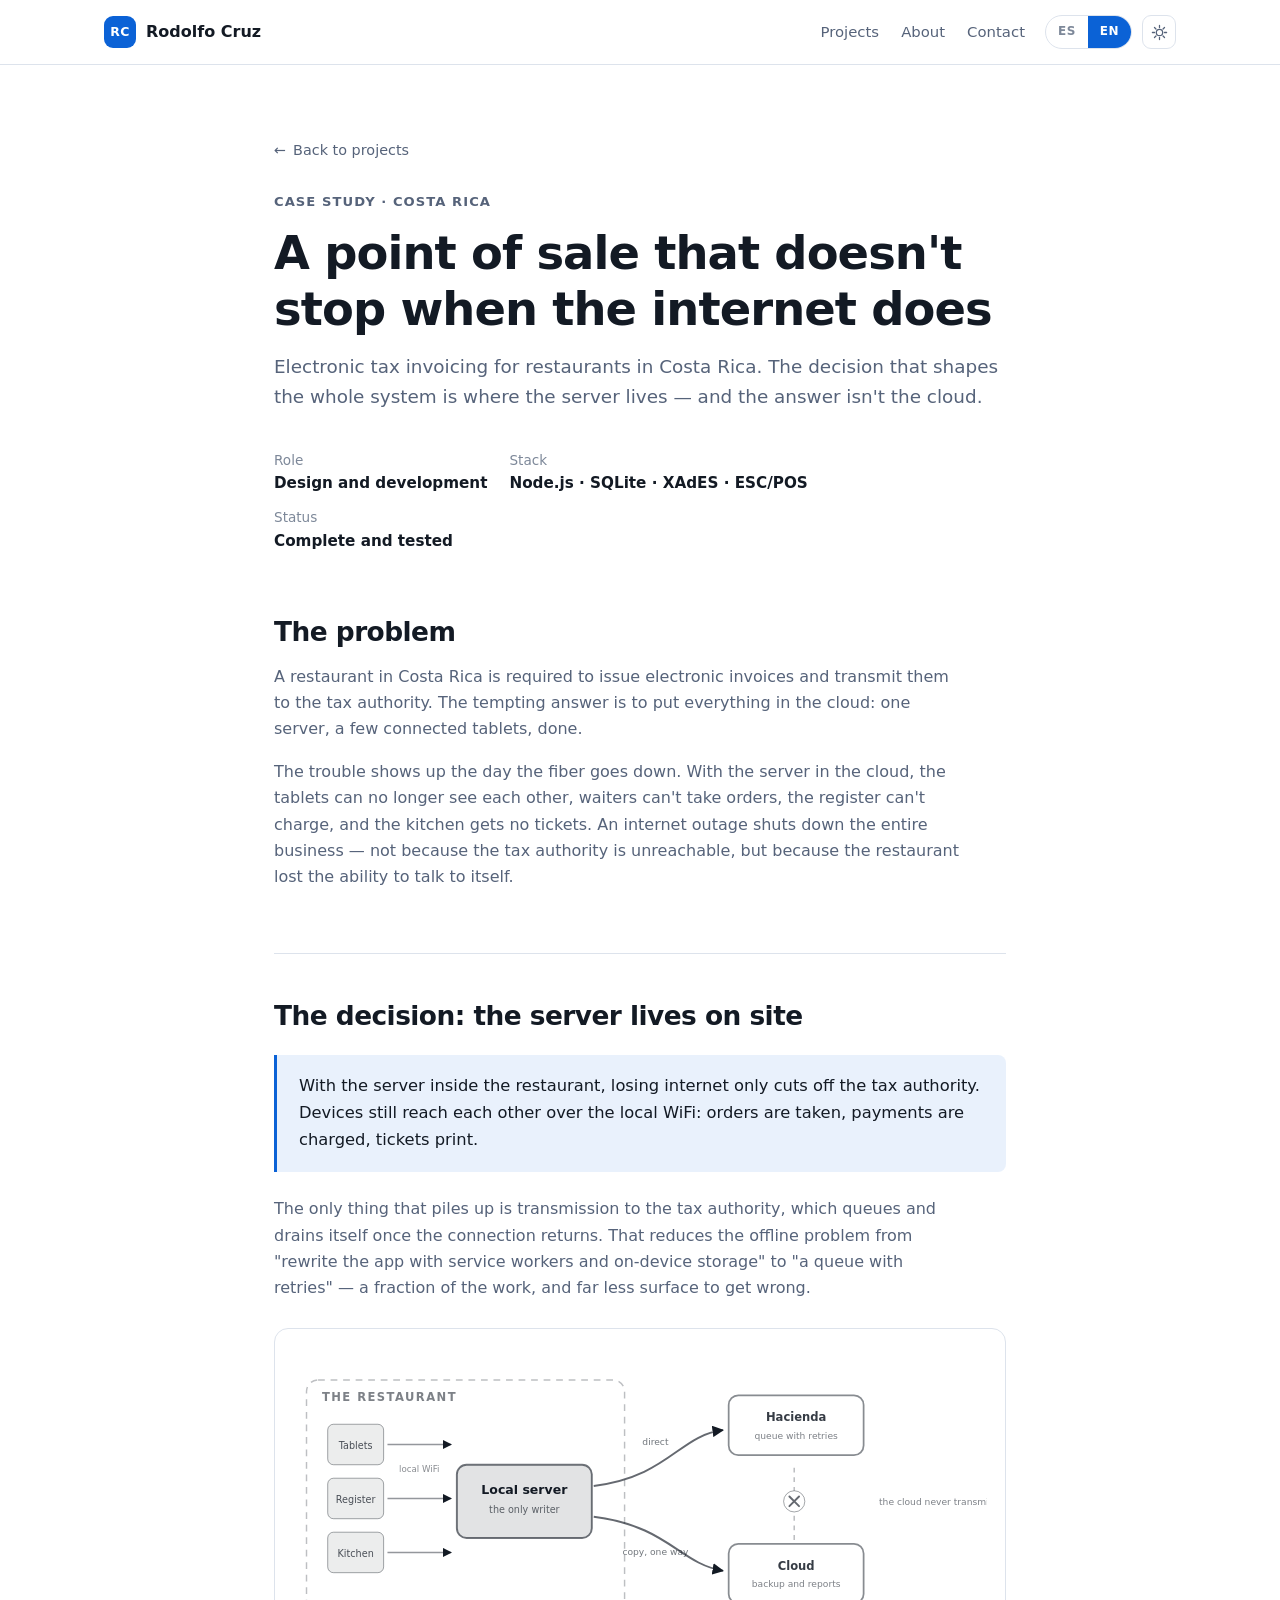
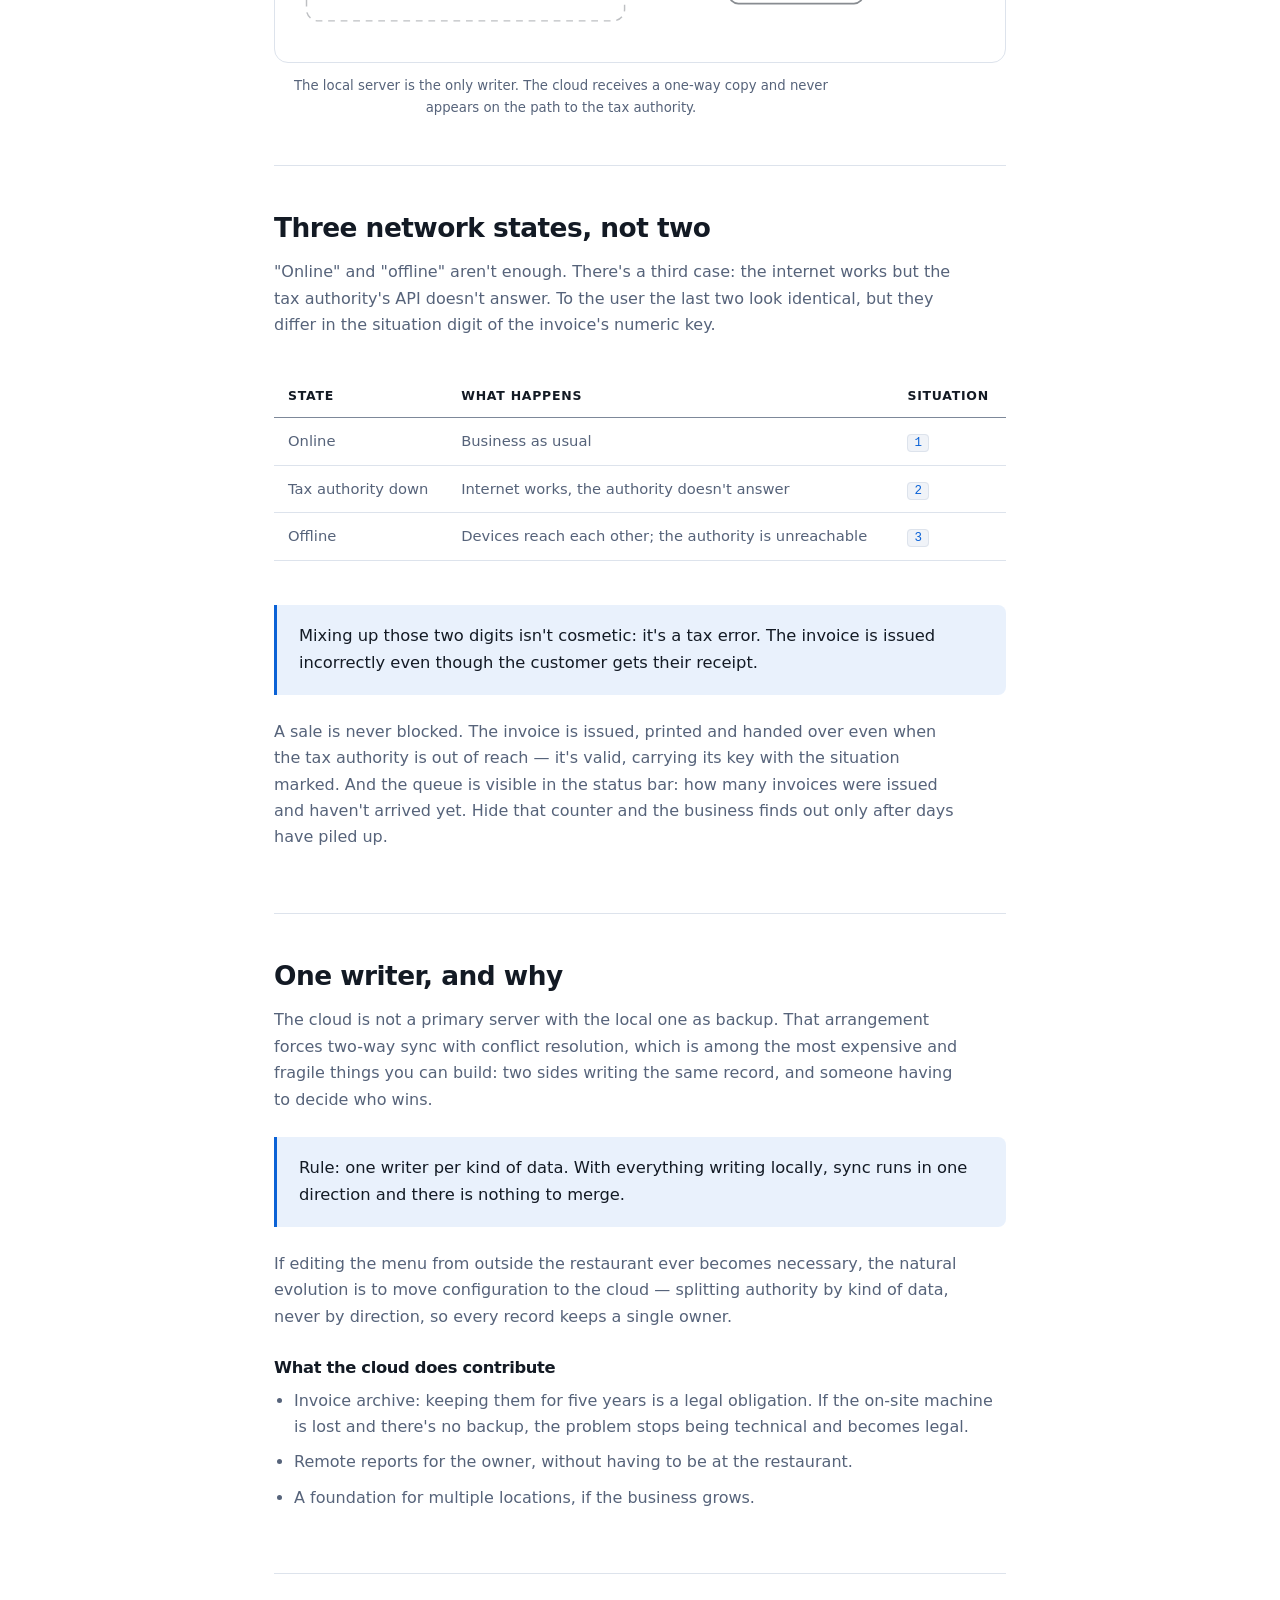
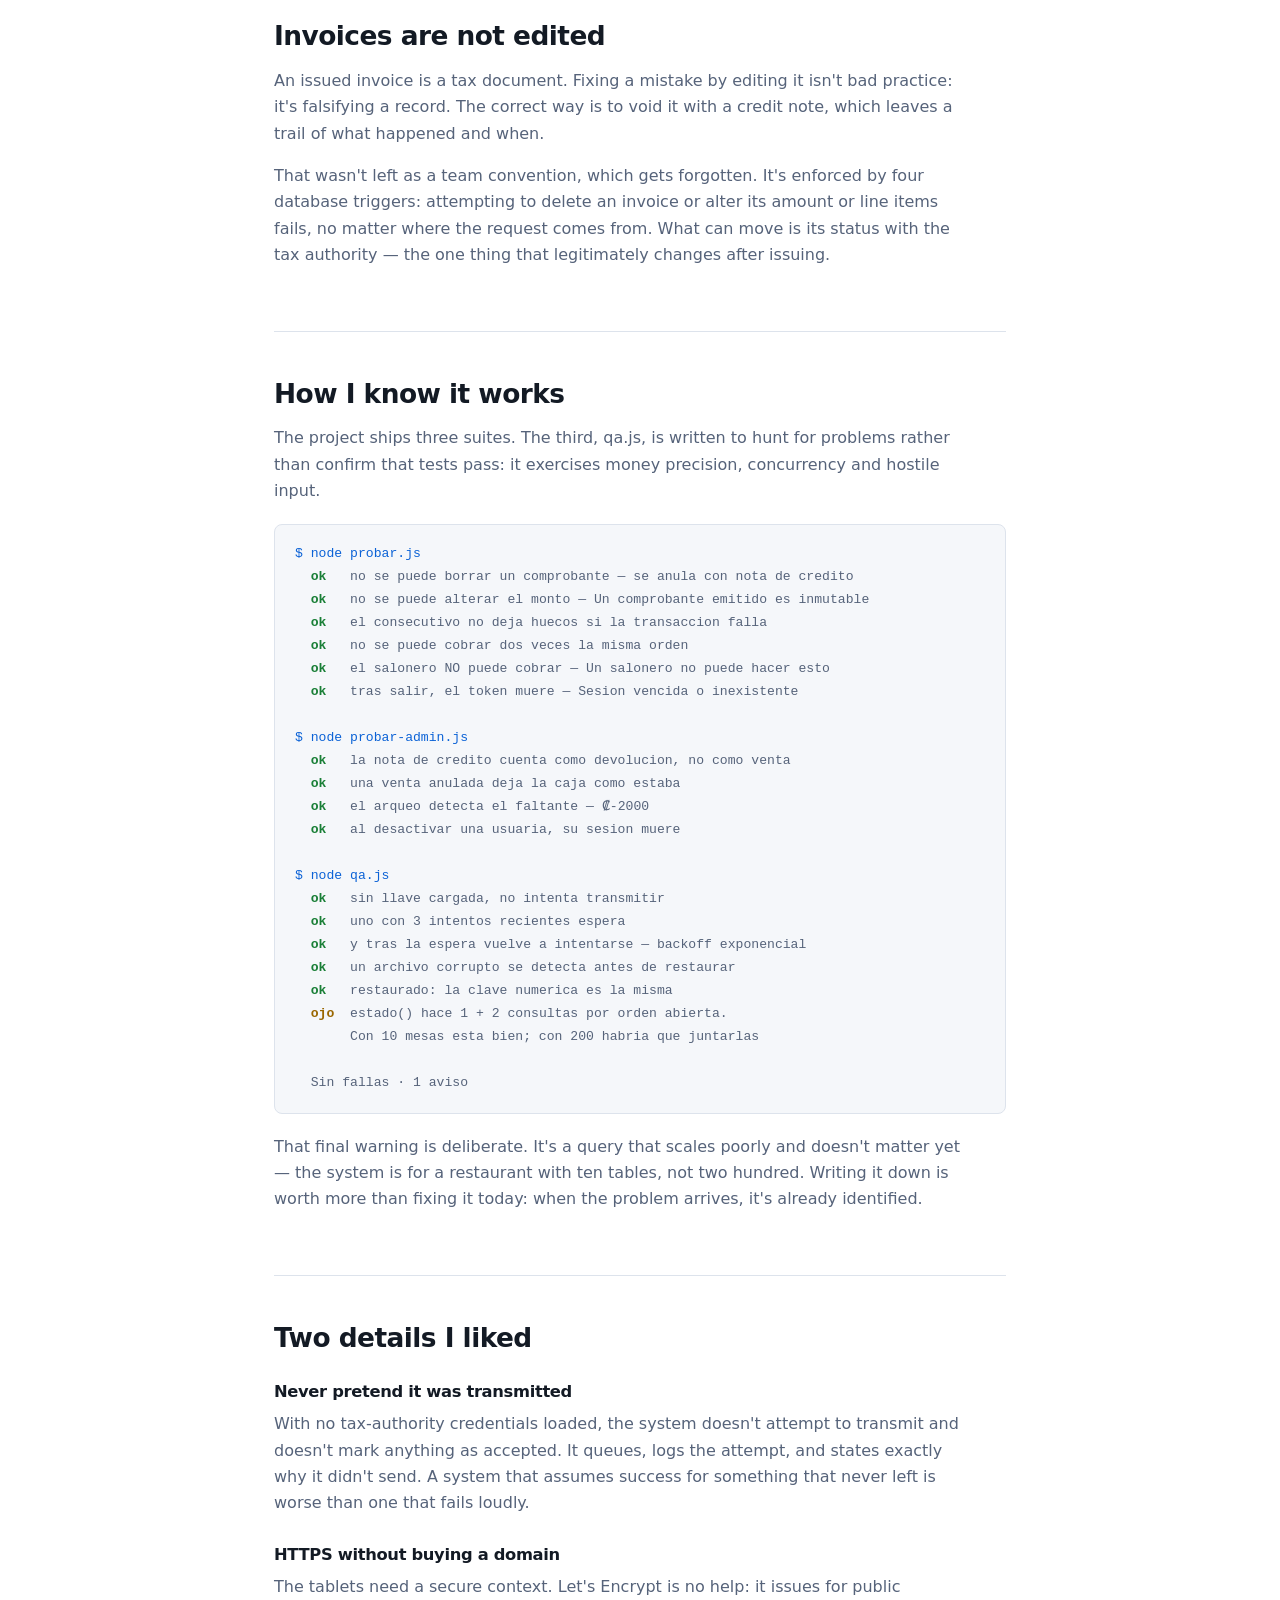
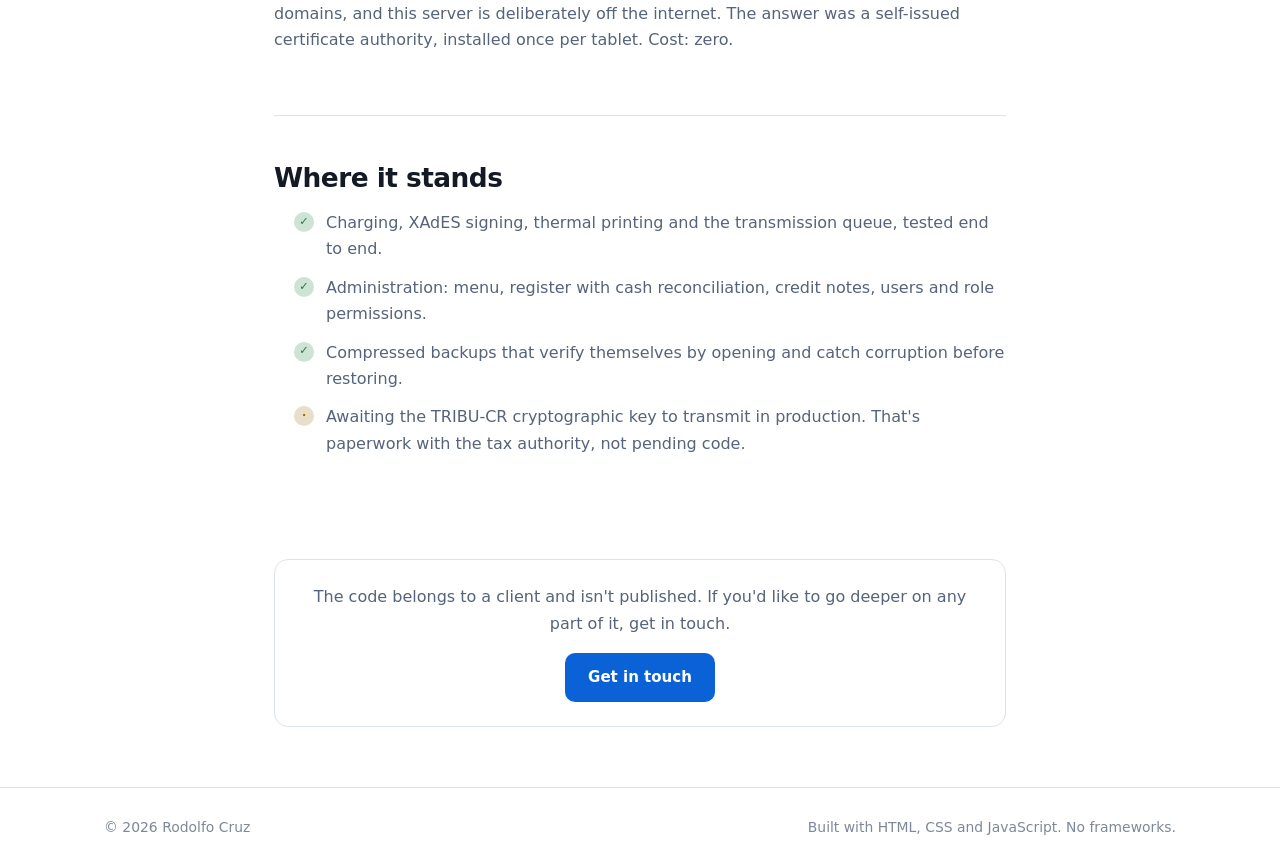
==== proyectos/facturacion-cr.html @ c4b82107 "Caso de estudio de Facturacion CR El proyecto mas fuerte del portafolio era el unico sin nada que mo" ====
<!DOCTYPE html>
<html lang="es" data-theme="dark">
<head>
  <meta charset="UTF-8">
  <meta name="viewport" content="width=device-width, initial-scale=1.0">
  <title>Facturación Electrónica CR — Caso de estudio</title>
  <meta name="description" content="Por qué el servidor de un punto de venta con facturación electrónica va dentro del restaurante y no en la nube.">
  <meta name="color-scheme" content="dark light">

  <meta property="og:type" content="article">
  <meta property="og:url" content="https://fofiuxx.github.io/portfolio/proyectos/facturacion-cr.html">
  <meta property="og:title" content="Facturación Electrónica CR — Caso de estudio">
  <meta property="og:description" content="Por qué el servidor va dentro del restaurante y no en la nube.">
  <meta property="og:image" content="https://fofiuxx.github.io/portfolio/assets/img/og-cover.jpg">
  <meta name="twitter:card" content="summary_large_image">

  <link rel="icon" href="../assets/img/favicon.svg" type="image/svg+xml">
  <link rel="stylesheet" href="../css/styles.css">
  <link rel="stylesheet" href="../css/caso.css">
</head>
<body>
  <a class="skip-link" href="#main" data-i18n="skip">Saltar al contenido</a>

  <header class="site-header">
    <div class="wrap header-inner">
      <a class="brand" href="../index.html">
        <span class="brand-mark" aria-hidden="true">RC</span>
        <span class="brand-name">Rodolfo Cruz</span>
      </a>
      <nav class="nav" aria-label="Principal">
        <a href="../index.html#proyectos" data-i18n="nav.projects">Proyectos</a>
        <a href="../index.html#sobre-mi" data-i18n="nav.about">Sobre mí</a>
        <a href="../index.html#contacto" data-i18n="nav.contact">Contacto</a>
      </nav>
      <div class="header-actions">
        <div class="lang-switch" role="group" aria-label="Idioma / Language">
          <button type="button" data-lang="es" class="is-active">ES</button>
          <button type="button" data-lang="en">EN</button>
        </div>
        <button type="button" id="theme-toggle" class="icon-btn" aria-label="Cambiar tema">
          <svg class="icon-sun" viewBox="0 0 24 24" aria-hidden="true"><circle cx="12" cy="12" r="4.5"/><path d="M12 2v3M12 19v3M2 12h3M19 12h3M4.9 4.9l2.1 2.1M17 17l2.1 2.1M19.1 4.9L17 7M7 17l-2.1 2.1"/></svg>
          <svg class="icon-moon" viewBox="0 0 24 24" aria-hidden="true"><path d="M20 14.5A8.5 8.5 0 0 1 9.5 4a8.5 8.5 0 1 0 10.5 10.5z"/></svg>
        </button>
      </div>
    </div>
  </header>

  <main id="main" class="caso">
    <div class="caso-hero">
      <a class="volver" href="../index.html#proyectos" data-i18n="volver">Volver a proyectos</a>
      <p class="eyebrow" data-i18n="c.eyebrow">Caso de estudio · Costa Rica</p>
      <h1 data-i18n="c.titulo">Un punto de venta que no se detiene cuando se cae el internet</h1>
      <p class="caso-lead" data-i18n="c.lead">
        Facturación electrónica ante Hacienda para restaurantes. La decisión que define
        todo el sistema es dónde vive el servidor — y la respuesta no es la nube.
      </p>
      <div class="caso-meta">
        <div><span data-i18n="c.meta.rol">Rol</span><strong data-i18n="c.meta.rolV">Diseño y desarrollo</strong></div>
        <div><span data-i18n="c.meta.stack">Stack</span><strong>Node.js · SQLite · XAdES · ESC/POS</strong></div>
        <div><span data-i18n="c.meta.estado">Estado</span><strong data-i18n="c.meta.estadoV">Completo y probado</strong></div>
      </div>
    </div>

    <section>
      <h2 data-i18n="c.problema.t">El problema</h2>
      <p data-i18n="c.problema.p1">
        Un restaurante en Costa Rica está obligado a emitir comprobantes electrónicos y
        transmitirlos a Hacienda. La tentación es poner todo en la nube: un servidor, unas
        tablets conectadas, listo.
      </p>
      <p data-i18n="c.problema.p2">
        El problema aparece el día que se cae la fibra. Con el servidor en la nube, las
        tablets dejan de verse entre sí, los saloneros no pueden tomar pedidos, la caja no
        puede cobrar y la cocina no recibe comandas. Un corte de internet apaga el negocio
        entero — y no porque Hacienda esté inalcanzable, sino porque el restaurante perdió
        la capacidad de hablar consigo mismo.
      </p>
    </section>

    <section>
      <h2 data-i18n="c.decision.t">La decisión: el servidor va en el local</h2>
      <div class="clave">
        <p data-i18n="c.decision.clave">
          Con el servidor dentro del restaurante, perder internet <strong>solo corta a
          Hacienda</strong>. Los dispositivos se siguen viendo por el WiFi del local: se
          toman pedidos, se cobra y se imprime igual.
        </p>
      </div>
      <p data-i18n="c.decision.p1">
        Lo único que se acumula es la transmisión al fisco, que se encola y se drena sola
        cuando vuelve la conexión. Eso reduce el problema del trabajo sin conexión de
        «reescribir la aplicación con service workers y almacenamiento en el dispositivo»
        a «una cola con reintentos» — una fracción del trabajo, y muchísimo menos superficie
        donde equivocarse.
      </p>

      <div class="diagrama">
        <svg viewBox="0 0 720 300" xmlns="http://www.w3.org/2000/svg" role="img"
             aria-labelledby="diag-titulo">
          <title id="diag-titulo" data-i18n="c.diag.alt">El servidor vive en el restaurante; la nube solo recibe copia y el envío a Hacienda sale del local</title>
          <defs>
            <marker id="flecha" viewBox="0 0 10 10" refX="9" refY="5"
                    markerWidth="6" markerHeight="6" orient="auto-start-reverse">
              <path d="M0 0L10 5L0 10z" fill="currentColor"/>
            </marker>
          </defs>

          <!-- recinto del local -->
          <rect x="14" y="30" width="330" height="250" rx="12"
                fill="none" stroke="currentColor" stroke-opacity="0.28"
                stroke-width="1.5" stroke-dasharray="7 6"/>
          <text x="30" y="52" font-size="12" font-weight="700" fill="currentColor"
                fill-opacity="0.55" letter-spacing="1.5" data-i18n="c.diag.local">EL RESTAURANTE</text>

          <!-- dispositivos -->
          <g fill="currentColor" fill-opacity="0.08" stroke="currentColor" stroke-opacity="0.4">
            <rect x="36" y="76" width="58" height="42" rx="6"/>
            <rect x="36" y="132" width="58" height="42" rx="6"/>
            <rect x="36" y="188" width="58" height="42" rx="6"/>
          </g>
          <g font-size="10" fill="currentColor" fill-opacity="0.75" text-anchor="middle">
            <text x="65" y="102" data-i18n="c.diag.tablet">Tablets</text>
            <text x="65" y="158" data-i18n="c.diag.caja">Caja</text>
            <text x="65" y="214" data-i18n="c.diag.cocina">Cocina</text>
          </g>

          <!-- servidor local -->
          <rect x="170" y="118" width="140" height="76" rx="10"
                fill="currentColor" fill-opacity="0.12"
                stroke="currentColor" stroke-opacity="0.6" stroke-width="2"/>
          <text x="240" y="148" font-size="13" font-weight="700" text-anchor="middle"
                fill="currentColor" data-i18n="c.diag.servidor">Servidor local</text>
          <text x="240" y="168" font-size="10" text-anchor="middle"
                fill="currentColor" fill-opacity="0.65" data-i18n="c.diag.escritor">único que escribe</text>

          <!-- enlaces WiFi -->
          <g stroke="currentColor" stroke-opacity="0.45" stroke-width="1.6" fill="none"
             marker-end="url(#flecha)" color="currentColor">
            <path d="M98 97h66"/>
            <path d="M98 153h66"/>
            <path d="M98 209h66"/>
          </g>
          <text x="131" y="126" font-size="9" text-anchor="middle"
                fill="currentColor" fill-opacity="0.5" data-i18n="c.diag.wifi">WiFi del local</text>

          <!-- Hacienda -->
          <rect x="452" y="46" width="140" height="62" rx="10"
                fill="none" stroke="currentColor" stroke-opacity="0.5" stroke-width="1.8"/>
          <text x="522" y="73" font-size="12" font-weight="700" text-anchor="middle"
                fill="currentColor" fill-opacity="0.85">Hacienda</text>
          <text x="522" y="91" font-size="9.5" text-anchor="middle"
                fill="currentColor" fill-opacity="0.55" data-i18n="c.diag.cola">cola con reintentos</text>

          <!-- Nube -->
          <rect x="452" y="200" width="140" height="62" rx="10"
                fill="none" stroke="currentColor" stroke-opacity="0.5" stroke-width="1.8"/>
          <text x="522" y="227" font-size="12" font-weight="700" text-anchor="middle"
                fill="currentColor" fill-opacity="0.85" data-i18n="c.diag.nube">Nube</text>
          <text x="522" y="245" font-size="9.5" text-anchor="middle"
                fill="currentColor" fill-opacity="0.55" data-i18n="c.diag.respaldo">respaldo y reportes</text>

          <!-- local -> Hacienda -->
          <path d="M312 140 C 390 130, 400 88, 446 82" fill="none"
                stroke="currentColor" stroke-opacity="0.65" stroke-width="2"
                marker-end="url(#flecha)"/>
          <text x="376" y="98" font-size="9.5" text-anchor="middle"
                fill="currentColor" fill-opacity="0.6" data-i18n="c.diag.directo">directo</text>

          <!-- local -> nube (una sola direccion) -->
          <path d="M312 172 C 390 182, 400 220, 446 228" fill="none"
                stroke="currentColor" stroke-opacity="0.65" stroke-width="2"
                marker-end="url(#flecha)"/>
          <text x="376" y="212" font-size="9.5" text-anchor="middle"
                fill="currentColor" fill-opacity="0.6" data-i18n="c.diag.unaVia">copia, una vía</text>

          <!-- lo que NO pasa -->
          <path d="M520 196 L520 116" fill="none" stroke="currentColor"
                stroke-opacity="0.28" stroke-width="1.6" stroke-dasharray="5 5"/>
          <g transform="translate(520 156)">
            <circle r="11" fill="var(--bg)" stroke="currentColor" stroke-opacity="0.4"/>
            <path d="M-5 -5L5 5M5 -5L-5 5" stroke="currentColor" stroke-opacity="0.65"
                  stroke-width="2" stroke-linecap="round"/>
          </g>
          <text x="608" y="160" font-size="9.5" fill="currentColor" fill-opacity="0.55"
                data-i18n="c.diag.nunca">la nube nunca transmite</text>
        </svg>
      </div>
      <p class="pie-figura" data-i18n="c.diag.pie">
        El local es el único que escribe. La nube recibe copia en una sola dirección y
        nunca aparece en el camino hacia Hacienda.
      </p>
    </section>

    <section>
      <h2 data-i18n="c.estados.t">Tres estados de red, no dos</h2>
      <p data-i18n="c.estados.p1">
        «Con internet» y «sin internet» no alcanzan. Hay un tercer caso: hay internet pero
        la API de Hacienda no responde. Para el usuario los dos últimos se ven igual, pero
        se distinguen en el dígito de situación de la clave numérica del comprobante.
      </p>
      <div class="tabla-envoltura">
        <table class="tabla-caso">
          <thead>
            <tr>
              <th data-i18n="c.estados.h1">Estado</th>
              <th data-i18n="c.estados.h2">Qué pasa</th>
              <th data-i18n="c.estados.h3">Situación</th>
            </tr>
          </thead>
          <tbody>
            <tr><td data-i18n="c.estados.r1a">En línea</td><td data-i18n="c.estados.r1b">Todo normal</td><td><code>1</code></td></tr>
            <tr><td data-i18n="c.estados.r2a">Hacienda caído</td><td data-i18n="c.estados.r2b">Hay internet, el fisco no responde</td><td><code>2</code></td></tr>
            <tr><td data-i18n="c.estados.r3a">Sin internet</td><td data-i18n="c.estados.r3b">Los dispositivos se ven entre sí; Hacienda inalcanzable</td><td><code>3</code></td></tr>
          </tbody>
        </table>
      </div>
      <div class="clave">
        <p data-i18n="c.estados.clave">
          Confundir esos dos dígitos no es un detalle cosmético: es un <strong>error
          fiscal</strong>. El comprobante queda mal emitido aunque el cliente reciba su tiquete.
        </p>
      </div>
      <p data-i18n="c.estados.p2">
        La venta nunca se bloquea. El comprobante se emite, se imprime y se entrega aunque
        Hacienda esté fuera de alcance — es válido, lleva su clave con la situación marcada.
        Y la cola es visible en la barra: cuántos comprobantes se emitieron y todavía no
        llegaron. Si ese contador se esconde, el negocio se entera cuando ya acumuló días.
      </p>
    </section>

    <section>
      <h2 data-i18n="c.escritor.t">Un solo escritor, y por qué</h2>
      <p data-i18n="c.escritor.p1">
        La nube no es un servidor primario con el local de respaldo. Ese esquema obliga a
        sincronización bidireccional con resolución de conflictos, que es de lo más caro y
        frágil que se puede construir: dos lados escribiendo el mismo dato, y alguien
        teniendo que decidir quién gana.
      </p>
      <div class="clave">
        <p data-i18n="c.escritor.clave">
          Regla: <strong>un solo escritor por tipo de dato</strong>. Con todo escribiendo
          en el local, la sincronización va en una dirección y no hay nada que fusionar.
        </p>
      </div>
      <p data-i18n="c.escritor.p2">
        Si algún día hace falta editar el menú desde fuera del restaurante, la evolución
        natural es mover la configuración a la nube — repartir la autoridad por tipo de
        dato, nunca por dirección, de modo que cada registro conserve un único dueño.
      </p>
      <h3 data-i18n="c.escritor.h">Lo que la nube sí aporta</h3>
      <ul>
        <li data-i18n="c.escritor.l1">Respaldo de comprobantes: conservarlos cinco años es obligación legal. Si el equipo del local se pierde y no hay respaldo, el problema pasa de técnico a legal.</li>
        <li data-i18n="c.escritor.l2">Reportes remotos para el dueño, sin tener que estar en el restaurante.</li>
        <li data-i18n="c.escritor.l3">Base para varios locales, si el negocio crece.</li>
      </ul>
    </section>

    <section>
      <h2 data-i18n="c.inmutable.t">Los comprobantes no se editan</h2>
      <p data-i18n="c.inmutable.p1">
        Un comprobante emitido es un documento fiscal. Corregir un error editándolo no es
        una mala práctica: es falsear un registro. La forma correcta es anularlo con una
        nota de crédito, que deja rastro de qué pasó y cuándo.
      </p>
      <p data-i18n="c.inmutable.p2">
        Eso no se dejó como norma de equipo, que se olvida. Está impuesto por
        <strong>cuatro triggers en la base de datos</strong>: intentar borrar un comprobante
        o alterar su monto o sus líneas falla, venga la petición de donde venga. Lo que sí
        se puede mover es su estado ante Hacienda, que es lo único que legítimamente cambia
        después de emitido.
      </p>
    </section>

    <section>
      <h2 data-i18n="c.pruebas.t">Cómo sé que funciona</h2>
      <p data-i18n="c.pruebas.p1">
        El proyecto trae tres suites. La tercera, <code>qa.js</code>, está escrita para
        buscar problemas y no para confirmar que las pruebas pasan: prueba precisión del
        dinero, concurrencia y entradas hostiles.
      </p>
      <div class="consola"><span class="cmd">$ node probar.js</span>
  <span class="ok">ok</span>   no se puede borrar un comprobante — se anula con nota de credito
  <span class="ok">ok</span>   no se puede alterar el monto — Un comprobante emitido es inmutable
  <span class="ok">ok</span>   el consecutivo no deja huecos si la transaccion falla
  <span class="ok">ok</span>   no se puede cobrar dos veces la misma orden
  <span class="ok">ok</span>   el salonero NO puede cobrar — Un salonero no puede hacer esto
  <span class="ok">ok</span>   tras salir, el token muere — Sesion vencida o inexistente

<span class="cmd">$ node probar-admin.js</span>
  <span class="ok">ok</span>   la nota de credito cuenta como devolucion, no como venta
  <span class="ok">ok</span>   una venta anulada deja la caja como estaba
  <span class="ok">ok</span>   el arqueo detecta el faltante — ₡-2000
  <span class="ok">ok</span>   al desactivar una usuaria, su sesion muere

<span class="cmd">$ node qa.js</span>
  <span class="ok">ok</span>   sin llave cargada, no intenta transmitir
  <span class="ok">ok</span>   uno con 3 intentos recientes espera
  <span class="ok">ok</span>   y tras la espera vuelve a intentarse — backoff exponencial
  <span class="ok">ok</span>   un archivo corrupto se detecta antes de restaurar
  <span class="ok">ok</span>   restaurado: la clave numerica es la misma
  <span class="aviso">ojo</span>  estado() hace 1 + 2 consultas por orden abierta.
       Con 10 mesas esta bien; con 200 habria que juntarlas

  Sin fallas · 1 aviso</div>
      <p data-i18n="c.pruebas.p2">
        Ese aviso final está a propósito. Es una consulta que escala mal y todavía no
        importa — el sistema es para un restaurante con diez mesas, no doscientas. Dejarlo
        anotado vale más que arreglarlo hoy: cuando el problema llegue, ya está identificado.
      </p>
    </section>

    <section>
      <h2 data-i18n="c.detalles.t">Dos detalles que me gustaron</h2>
      <h3 data-i18n="c.detalles.h1">No fingir que se transmitió</h3>
      <p data-i18n="c.detalles.p1">
        Sin credenciales de Hacienda cargadas, el sistema no intenta transmitir ni marca
        nada como aceptado. Encola, registra el intento y dice exactamente por qué no envió.
        Un sistema que da por bueno lo que nunca salió es peor que uno que falla ruidosamente.
      </p>
      <h3 data-i18n="c.detalles.h2">HTTPS sin comprar un dominio</h3>
      <p data-i18n="c.detalles.p2">
        Las tablets necesitan contexto seguro. Let's Encrypt no sirve: emite para dominios
        públicos, y este servidor a propósito no está en internet. La salida fue una
        autoridad certificadora propia, instalada una vez por tablet. Coste: cero.
      </p>
    </section>

    <section>
      <h2 data-i18n="c.estado.t">Estado actual</h2>
      <ul class="estado-lista">
        <li><span class="marca marca-si">✓</span><span data-i18n="c.estado.l1">Cobro, firma XAdES, impresión térmica y cola de transmisión, probados de punta a punta.</span></li>
        <li><span class="marca marca-si">✓</span><span data-i18n="c.estado.l2">Administración: menú, caja con arqueo, notas de crédito, usuarios y permisos por rol.</span></li>
        <li><span class="marca marca-si">✓</span><span data-i18n="c.estado.l3">Respaldos comprimidos que se verifican abriéndolos y detectan corrupción antes de restaurar.</span></li>
        <li><span class="marca marca-no">·</span><span data-i18n="c.estado.l4">Falta la llave criptográfica de TRIBU-CR para transmitir en producción. Es un trámite ante Hacienda, no código pendiente.</span></li>
      </ul>
    </section>

    <div class="caso-fin">
      <p data-i18n="c.fin.p">El código es de un cliente y no está publicado. Si querés ver más a fondo cualquier parte, escribime.</p>
      <a class="btn btn-primary" href="mailto:rcquiros04@gmail.com" data-i18n="c.fin.cta">Escribime</a>
    </div>
  </main>

  <footer class="site-footer">
    <div class="wrap footer-inner">
      <p>© <span id="year"></span> Rodolfo Cruz</p>
      <p class="footer-note" data-i18n="footer.note">Hecho con HTML, CSS y JavaScript. Sin frameworks.</p>
    </div>
  </footer>

  <script src="../js/i18n.js"></script>
  <script src="caso-facturacion.js"></script>
</body>
</html>
---- css/styles.css ----
/* ============================================================
   Portafolio — Rodolfo Cruz
   Tema oscuro por defecto, claro con el interruptor.
   ============================================================ */

:root {
  --bg: #0d1117;
  --bg-alt: #131a24;
  --surface: #161d28;
  --surface-hi: #1d2635;
  --border: #253044;
  --text: #e8edf5;
  --text-dim: #9aa7bd;
  --text-faint: #6b7a92;
  --accent: #4f9dff;
  --accent-soft: rgba(79, 157, 255, 0.14);
  --accent-text: #8dc0ff;
  --ok: #3fb950;
  --warn: #d29922;

  --radius: 14px;
  --radius-sm: 8px;
  --wrap: 1120px;
  --shadow: 0 10px 40px rgba(0, 0, 0, 0.35);
  --font: system-ui, -apple-system, "Segoe UI", Roboto, "Helvetica Neue", Arial, sans-serif;
  --mono: ui-monospace, SFMono-Regular, "Cascadia Code", Consolas, monospace;
}

[data-theme="light"] {
  --bg: #ffffff;
  --bg-alt: #f5f7fa;
  --surface: #ffffff;
  --surface-hi: #f0f3f8;
  --border: #dde3ec;
  --text: #131a24;
  --text-dim: #56637a;
  --text-faint: #7d8899;
  --accent: #0b62d6;
  --accent-soft: rgba(11, 98, 214, 0.09);
  --accent-text: #0b62d6;
  --ok: #1a7f37;
  --warn: #9a6700;
  --shadow: 0 8px 30px rgba(20, 35, 60, 0.10);
}

* { box-sizing: border-box; }

html { scroll-behavior: smooth; }
@media (prefers-reduced-motion: reduce) {
  html { scroll-behavior: auto; }
  * { animation-duration: 0.01ms !important; transition-duration: 0.01ms !important; }
}

body {
  margin: 0;
  background: var(--bg);
  color: var(--text);
  font-family: var(--font);
  font-size: 16px;
  line-height: 1.65;
  -webkit-font-smoothing: antialiased;
  transition: background-color 0.2s ease, color 0.2s ease;
}

img, svg { max-width: 100%; display: block; }
a { color: var(--accent-text); text-decoration: none; }
a:hover { text-decoration: underline; }

h1, h2, h3 { line-height: 1.2; margin: 0 0 0.5em; letter-spacing: -0.02em; }
h2 { font-size: clamp(1.6rem, 3vw, 2.1rem); }
h3 { font-size: 1.1rem; }
p { margin: 0 0 1em; }

.wrap {
  width: 100%;
  max-width: var(--wrap);
  margin-inline: auto;
  padding-inline: 24px;
}

.skip-link {
  position: absolute;
  left: -9999px;
  top: 0;
  background: var(--accent);
  color: #fff;
  padding: 10px 16px;
  z-index: 100;
}
.skip-link:focus { left: 8px; top: 8px; }

:focus-visible {
  outline: 2px solid var(--accent);
  outline-offset: 3px;
  border-radius: 4px;
}

/* ---------- Cabecera ---------- */

.site-header {
  position: sticky;
  top: 0;
  z-index: 50;
  background: color-mix(in srgb, var(--bg) 85%, transparent);
  backdrop-filter: blur(12px);
  border-bottom: 1px solid var(--border);
}

.header-inner {
  display: flex;
  align-items: center;
  gap: 20px;
  height: 64px;
}

.brand {
  display: flex;
  align-items: center;
  gap: 10px;
  color: var(--text);
  font-weight: 600;
  margin-right: auto;
}
.brand:hover { text-decoration: none; }

.brand-mark {
  display: grid;
  place-items: center;
  width: 32px;
  height: 32px;
  border-radius: 9px;
  background: var(--accent);
  color: #fff;
  font-size: 0.78rem;
  font-weight: 700;
  letter-spacing: 0.03em;
}

.nav { display: flex; gap: 22px; }
.nav a {
  color: var(--text-dim);
  font-size: 0.93rem;
  font-weight: 500;
}
.nav a:hover { color: var(--text); text-decoration: none; }

.header-actions { display: flex; align-items: center; gap: 10px; }

.lang-switch {
  display: flex;
  border: 1px solid var(--border);
  border-radius: 999px;
  overflow: hidden;
  background: var(--surface);
}
.lang-switch button {
  border: 0;
  background: transparent;
  color: var(--text-faint);
  font: inherit;
  font-size: 0.75rem;
  font-weight: 700;
  letter-spacing: 0.04em;
  padding: 6px 12px;
  cursor: pointer;
  transition: background-color 0.15s, color 0.15s;
}
.lang-switch button:hover { color: var(--text); }
.lang-switch button.is-active { background: var(--accent); color: #fff; }

.icon-btn {
  display: grid;
  place-items: center;
  width: 34px;
  height: 34px;
  border: 1px solid var(--border);
  border-radius: 9px;
  background: var(--surface);
  color: var(--text-dim);
  cursor: pointer;
  transition: color 0.15s, border-color 0.15s;
}
.icon-btn:hover { color: var(--text); border-color: var(--text-faint); }
.icon-btn svg {
  width: 17px;
  height: 17px;
  fill: none;
  stroke: currentColor;
  stroke-width: 1.8;
  stroke-linecap: round;
  stroke-linejoin: round;
}
[data-theme="dark"] .icon-sun { display: none; }
[data-theme="light"] .icon-moon { display: none; }

/* En pantallas estrechas el menú baja a una segunda fila
   en vez de desaparecer. */
@media (max-width: 680px) {
  .header-inner {
    flex-wrap: wrap;
    height: auto;
    padding-block: 10px 0;
    row-gap: 4px;
  }
  .nav {
    order: 3;
    width: 100%;
    justify-content: space-between;
    gap: 0;
    border-top: 1px solid var(--border);
    margin-top: 6px;
  }
  .nav a { padding: 10px 4px; font-size: 0.88rem; }
}

@media (max-width: 380px) {
  .brand-name { display: none; }
}

/* ---------- Hero ---------- */

.hero {
  padding: clamp(64px, 12vw, 120px) 0 clamp(48px, 8vw, 80px);
  background:
    radial-gradient(900px 400px at 15% -10%, var(--accent-soft), transparent 70%);
}

.eyebrow {
  color: var(--accent-text);
  font-size: 0.82rem;
  font-weight: 600;
  letter-spacing: 0.08em;
  text-transform: uppercase;
  margin-bottom: 14px;
}

.hero-title {
  font-size: clamp(2.1rem, 6vw, 3.6rem);
  max-width: 17ch;
  margin-bottom: 20px;
}

.hero-lead {
  color: var(--text-dim);
  font-size: clamp(1rem, 1.6vw, 1.13rem);
  max-width: 60ch;
  margin-bottom: 32px;
}

.hero-actions { display: flex; flex-wrap: wrap; gap: 12px; }

.btn {
  display: inline-flex;
  align-items: center;
  justify-content: center;
  padding: 11px 22px;
  border-radius: 10px;
  border: 1px solid transparent;
  font-size: 0.94rem;
  font-weight: 600;
  cursor: pointer;
  transition: transform 0.12s ease, background-color 0.15s, border-color 0.15s;
}
.btn:hover { text-decoration: none; transform: translateY(-1px); }
.btn-primary { background: var(--accent); color: #fff; }
.btn-primary:hover { background: color-mix(in srgb, var(--accent) 85%, #fff); }
.btn-ghost {
  background: transparent;
  border-color: var(--border);
  color: var(--text);
}
.btn-ghost:hover { border-color: var(--text-faint); background: var(--surface); }

/* ---------- Secciones ---------- */

.section { padding: clamp(56px, 9vw, 96px) 0; }
.section-alt { background: var(--bg-alt); border-block: 1px solid var(--border); }

.section-head { margin-bottom: 32px; }
.section-sub { color: var(--text-dim); margin: 0; }

/* ---------- Filtros ---------- */

.filters {
  display: flex;
  flex-wrap: wrap;
  gap: 8px;
  margin-bottom: 28px;
}

.filter-btn {
  border: 1px solid var(--border);
  background: var(--surface);
  color: var(--text-dim);
  font: inherit;
  font-size: 0.86rem;
  font-weight: 500;
  padding: 7px 15px;
  border-radius: 999px;
  cursor: pointer;
  transition: color 0.15s, border-color 0.15s, background-color 0.15s;
}
.filter-btn:hover { color: var(--text); border-color: var(--text-faint); }
.filter-btn.is-active {
  background: var(--accent-soft);
  border-color: var(--accent);
  color: var(--accent-text);
}

/* ---------- Tarjetas de proyecto ---------- */

.grid {
  display: grid;
  grid-template-columns: repeat(auto-fill, minmax(320px, 1fr));
  gap: 22px;
}

.card {
  display: flex;
  flex-direction: column;
  background: var(--surface);
  border: 1px solid var(--border);
  border-radius: var(--radius);
  overflow: hidden;
  text-align: left;
  font: inherit;
  color: inherit;
  cursor: pointer;
  padding: 0;
  transition: transform 0.16s ease, border-color 0.16s, box-shadow 0.16s;
}
.card:hover {
  transform: translateY(-3px);
  border-color: color-mix(in srgb, var(--accent) 50%, var(--border));
  box-shadow: var(--shadow);
}

.card-cover {
  aspect-ratio: 16 / 9;
  width: 100%;
  object-fit: cover;
  border-bottom: 1px solid var(--border);
  background: var(--surface-hi);
}

.card-body { padding: 20px; display: flex; flex-direction: column; flex: 1; }

.card-meta {
  display: flex;
  align-items: center;
  gap: 10px;
  margin-bottom: 10px;
  font-size: 0.76rem;
  color: var(--text-faint);
}

.status {
  display: inline-flex;
  align-items: center;
  gap: 6px;
  font-weight: 600;
}
.status::before {
  content: "";
  width: 7px;
  height: 7px;
  border-radius: 50%;
  background: currentColor;
}
.status-active { color: var(--warn); }
.status-shipped { color: var(--ok); }
.status-paused { color: var(--text-faint); }

/* Distintivo para proyectos que no son originales (práctica de curso).
   Va al final de la fila de metadatos, separado del estado. */
.badge {
  margin-left: auto;
  font-size: 0.7rem;
  font-weight: 600;
  letter-spacing: 0.03em;
  color: var(--text-faint);
  background: var(--surface-hi);
  border: 1px solid var(--border);
  border-radius: 999px;
  padding: 2px 9px;
  white-space: nowrap;
}

.card-title { font-size: 1.18rem; margin-bottom: 6px; }
.card-tagline { color: var(--text-dim); font-size: 0.92rem; margin-bottom: 16px; flex: 1; }

.chips { display: flex; flex-wrap: wrap; gap: 6px; list-style: none; margin: 0; padding: 0; }
.chip {
  font-size: 0.74rem;
  font-family: var(--mono);
  color: var(--text-dim);
  background: var(--surface-hi);
  border: 1px solid var(--border);
  border-radius: 6px;
  padding: 3px 8px;
}

.empty { color: var(--text-faint); text-align: center; padding: 40px 0; }

/* ---------- Sobre mí ---------- */

.about {
  display: grid;
  grid-template-columns: minmax(0, 1.6fr) minmax(0, 1fr);
  gap: 48px;
  align-items: start;
}
.about-text p { color: var(--text-dim); max-width: 62ch; }
.about-stack h3 { color: var(--text); margin-bottom: 14px; }

@media (max-width: 800px) {
  .about { grid-template-columns: 1fr; gap: 32px; }
}

/* ---------- Contacto ---------- */

.contact h2 { margin-bottom: 8px; }
.contact > p { color: var(--text-dim); margin-bottom: 28px; }

.contact-links {
  display: grid;
  grid-template-columns: repeat(auto-fit, minmax(220px, 1fr));
  gap: 14px;
}

.contact-link {
  display: flex;
  flex-direction: column;
  gap: 3px;
  padding: 18px 20px;
  border: 1px solid var(--border);
  border-radius: var(--radius-sm);
  background: var(--surface);
  transition: border-color 0.15s, transform 0.15s;
}
.contact-link:hover {
  text-decoration: none;
  transform: translateY(-2px);
  border-color: color-mix(in srgb, var(--accent) 50%, var(--border));
}
.contact-label {
  font-size: 0.73rem;
  text-transform: uppercase;
  letter-spacing: 0.07em;
  color: var(--text-faint);
  font-weight: 600;
}
.contact-value { color: var(--text); font-size: 0.95rem; word-break: break-all; }

/* ---------- Pie ---------- */

.site-footer {
  border-top: 1px solid var(--border);
  padding: 28px 0;
  color: var(--text-faint);
  font-size: 0.87rem;
}
.footer-inner {
  display: flex;
  flex-wrap: wrap;
  justify-content: space-between;
  gap: 8px;
}
.footer-inner p { margin: 0; }

/* ---------- Modal de detalle ---------- */

.modal {
  width: min(760px, calc(100vw - 32px));
  max-height: min(88vh, 900px);
  padding: 0;
  border: 1px solid var(--border);
  border-radius: var(--radius);
  background: var(--surface);
  color: var(--text);
  box-shadow: var(--shadow);
  overflow: visible;
}
.modal::backdrop { background: rgba(0, 0, 0, 0.6); backdrop-filter: blur(3px); }

.modal-close {
  position: absolute;
  top: 12px;
  right: 14px;
  z-index: 2;
  width: 34px;
  height: 34px;
  border-radius: 8px;
  border: 1px solid var(--border);
  background: color-mix(in srgb, var(--surface) 80%, transparent);
  backdrop-filter: blur(6px);
  color: var(--text);
  font-size: 1.4rem;
  line-height: 1;
  cursor: pointer;
}
.modal-close:hover { background: var(--surface-hi); }

.modal-body {
  max-height: min(88vh, 900px);
  overflow-y: auto;
  border-radius: var(--radius);
}

.modal-cover {
  width: 100%;
  aspect-ratio: 16 / 7;
  object-fit: cover;
  border-bottom: 1px solid var(--border);
}

.modal-content { padding: 26px 30px 32px; }
.modal-content h3 { font-size: 1.6rem; margin-bottom: 4px; }
.modal-tagline { color: var(--text-dim); margin-bottom: 20px; }
.modal-content h4 {
  font-size: 0.78rem;
  text-transform: uppercase;
  letter-spacing: 0.07em;
  color: var(--text-faint);
  margin: 26px 0 10px;
}
.modal-content p { color: var(--text-dim); }

.highlights { margin: 0; padding-left: 20px; color: var(--text-dim); }
.highlights li { margin-bottom: 8px; }

.modal-links { display: flex; flex-wrap: wrap; gap: 10px; margin-top: 26px; }

@media (max-width: 560px) {
  .modal-content { padding: 22px 20px 26px; }
}
---- css/caso.css ----
/* ============================================================
   Estilos de las páginas de caso de estudio.
   Se cargan después de styles.css y reutilizan sus variables.
   ============================================================ */

.caso {
  max-width: 780px;
  margin-inline: auto;
  padding-inline: 24px;
}

.volver {
  display: inline-flex;
  align-items: center;
  gap: 7px;
  font-size: 0.9rem;
  color: var(--text-dim);
  margin-bottom: 28px;
}
.volver:hover { color: var(--text); text-decoration: none; }
.volver::before { content: "←"; }

.caso-hero { padding: clamp(40px, 7vw, 72px) 0 8px; }
.caso-hero h1 {
  font-size: clamp(1.9rem, 5vw, 2.9rem);
  margin-bottom: 14px;
}
.caso-lead {
  font-size: clamp(1.02rem, 1.6vw, 1.15rem);
  color: var(--text-dim);
  max-width: 60ch;
}

.caso-meta {
  display: flex;
  flex-wrap: wrap;
  gap: 10px 22px;
  padding: 18px 0 0;
  margin-bottom: 8px;
  font-size: 0.85rem;
  color: var(--text-faint);
}
.caso-meta strong {
  display: block;
  color: var(--text);
  font-size: 0.95rem;
  font-weight: 600;
}

.caso section { padding: clamp(30px, 5vw, 46px) 0; }
.caso section + section { border-top: 1px solid var(--border); }

.caso h2 {
  font-size: clamp(1.3rem, 2.6vw, 1.65rem);
  margin-bottom: 16px;
}
.caso h3 {
  font-size: 1.02rem;
  margin: 28px 0 10px;
}
.caso p, .caso li { color: var(--text-dim); }
.caso p { max-width: 68ch; }
.caso strong { color: var(--text); font-weight: 600; }

.caso ul { padding-left: 20px; margin: 0 0 16px; }
.caso li { margin-bottom: 9px; }

/* Frase destacada: la idea que sostiene una sección */
.clave {
  margin: 24px 0;
  padding: 18px 22px;
  border-left: 3px solid var(--accent);
  background: var(--accent-soft);
  border-radius: 0 var(--radius-sm) var(--radius-sm) 0;
}
.clave p { margin: 0; color: var(--text); font-size: 1.02rem; }

/* Tablas */
.tabla-caso {
  width: 100%;
  border-collapse: collapse;
  margin: 20px 0;
  font-size: 0.92rem;
}
.tabla-caso th, .tabla-caso td {
  text-align: left;
  padding: 11px 14px;
  border-bottom: 1px solid var(--border);
  vertical-align: top;
}
.tabla-caso th {
  color: var(--text);
  font-size: 0.78rem;
  text-transform: uppercase;
  letter-spacing: 0.06em;
  border-bottom-color: var(--text-faint);
}
.tabla-caso td { color: var(--text-dim); }
.tabla-caso code {
  font-family: var(--mono);
  font-size: 0.85em;
  background: var(--surface-hi);
  border: 1px solid var(--border);
  border-radius: 4px;
  padding: 1px 6px;
  color: var(--accent-text);
}
.tabla-envoltura { overflow-x: auto; }

/* Diagrama */
.diagrama {
  margin: 26px 0 10px;
  padding: 22px 18px;
  background: var(--surface);
  border: 1px solid var(--border);
  border-radius: var(--radius);
  overflow-x: auto;
}
.diagrama svg { width: 100%; min-width: 520px; height: auto; }
.pie-figura {
  font-size: 0.83rem;
  color: var(--text-faint);
  text-align: center;
  margin: 12px 0 0;
  max-width: none;
}

/* Salida de consola */
.consola {
  margin: 20px 0;
  padding: 18px 20px;
  background: var(--bg-alt);
  border: 1px solid var(--border);
  border-radius: var(--radius-sm);
  overflow-x: auto;
  font-family: var(--mono);
  font-size: 0.82rem;
  line-height: 1.75;
  color: var(--text-dim);
  white-space: pre;
}
.consola .ok { color: var(--ok); font-weight: 600; }
.consola .aviso { color: var(--warn); font-weight: 600; }
.consola .cmd { color: var(--accent-text); }

/* Estado actual */
.estado-lista { list-style: none; padding: 0; }
.estado-lista li {
  display: flex;
  gap: 12px;
  align-items: flex-start;
  margin-bottom: 12px;
}
.estado-lista .marca {
  flex: none;
  width: 20px;
  height: 20px;
  margin-top: 2px;
  border-radius: 50%;
  display: grid;
  place-items: center;
  font-size: 0.7rem;
  font-weight: 700;
}
.marca-si { background: color-mix(in srgb, var(--ok) 22%, transparent); color: var(--ok); }
.marca-no { background: color-mix(in srgb, var(--warn) 22%, transparent); color: var(--warn); }

.caso-fin {
  margin: 40px 0 60px;
  padding: 24px;
  border: 1px solid var(--border);
  border-radius: var(--radius);
  background: var(--surface);
  text-align: center;
}
.caso-fin p { margin: 0 auto 16px; }
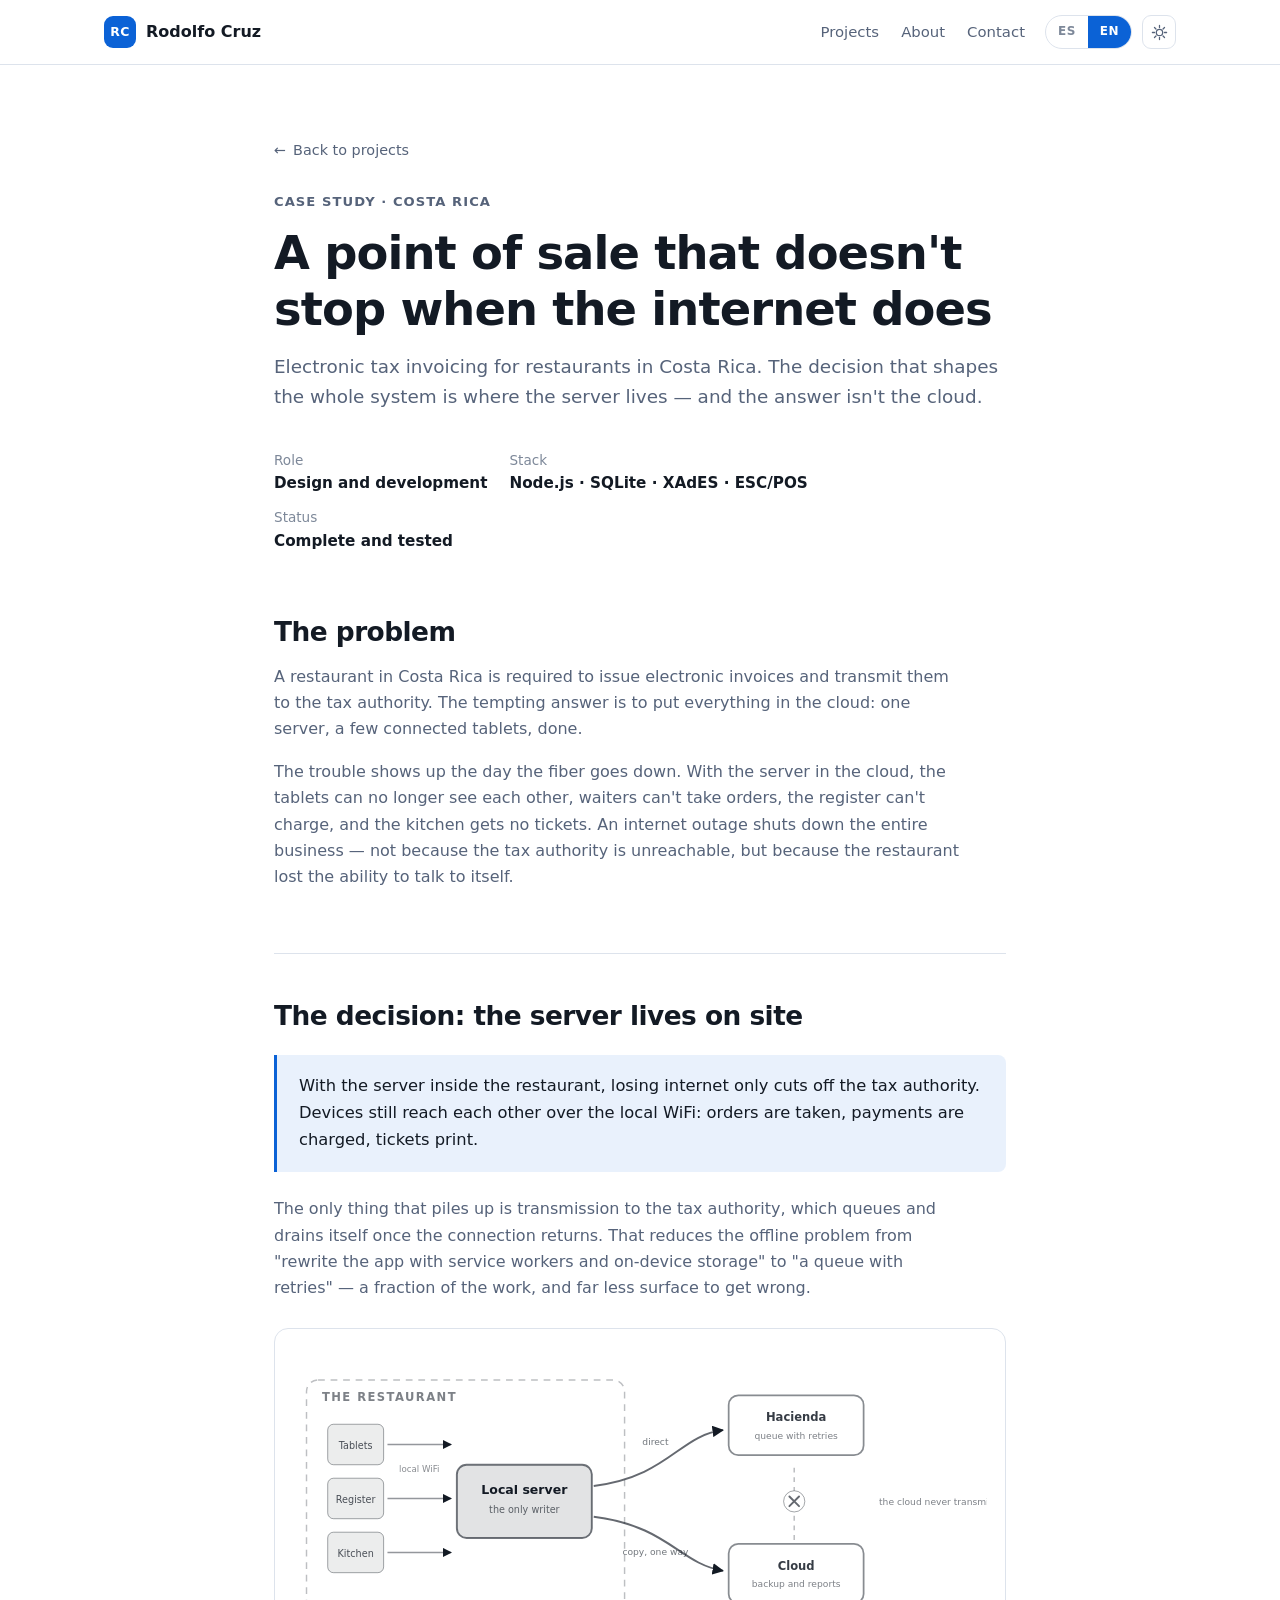
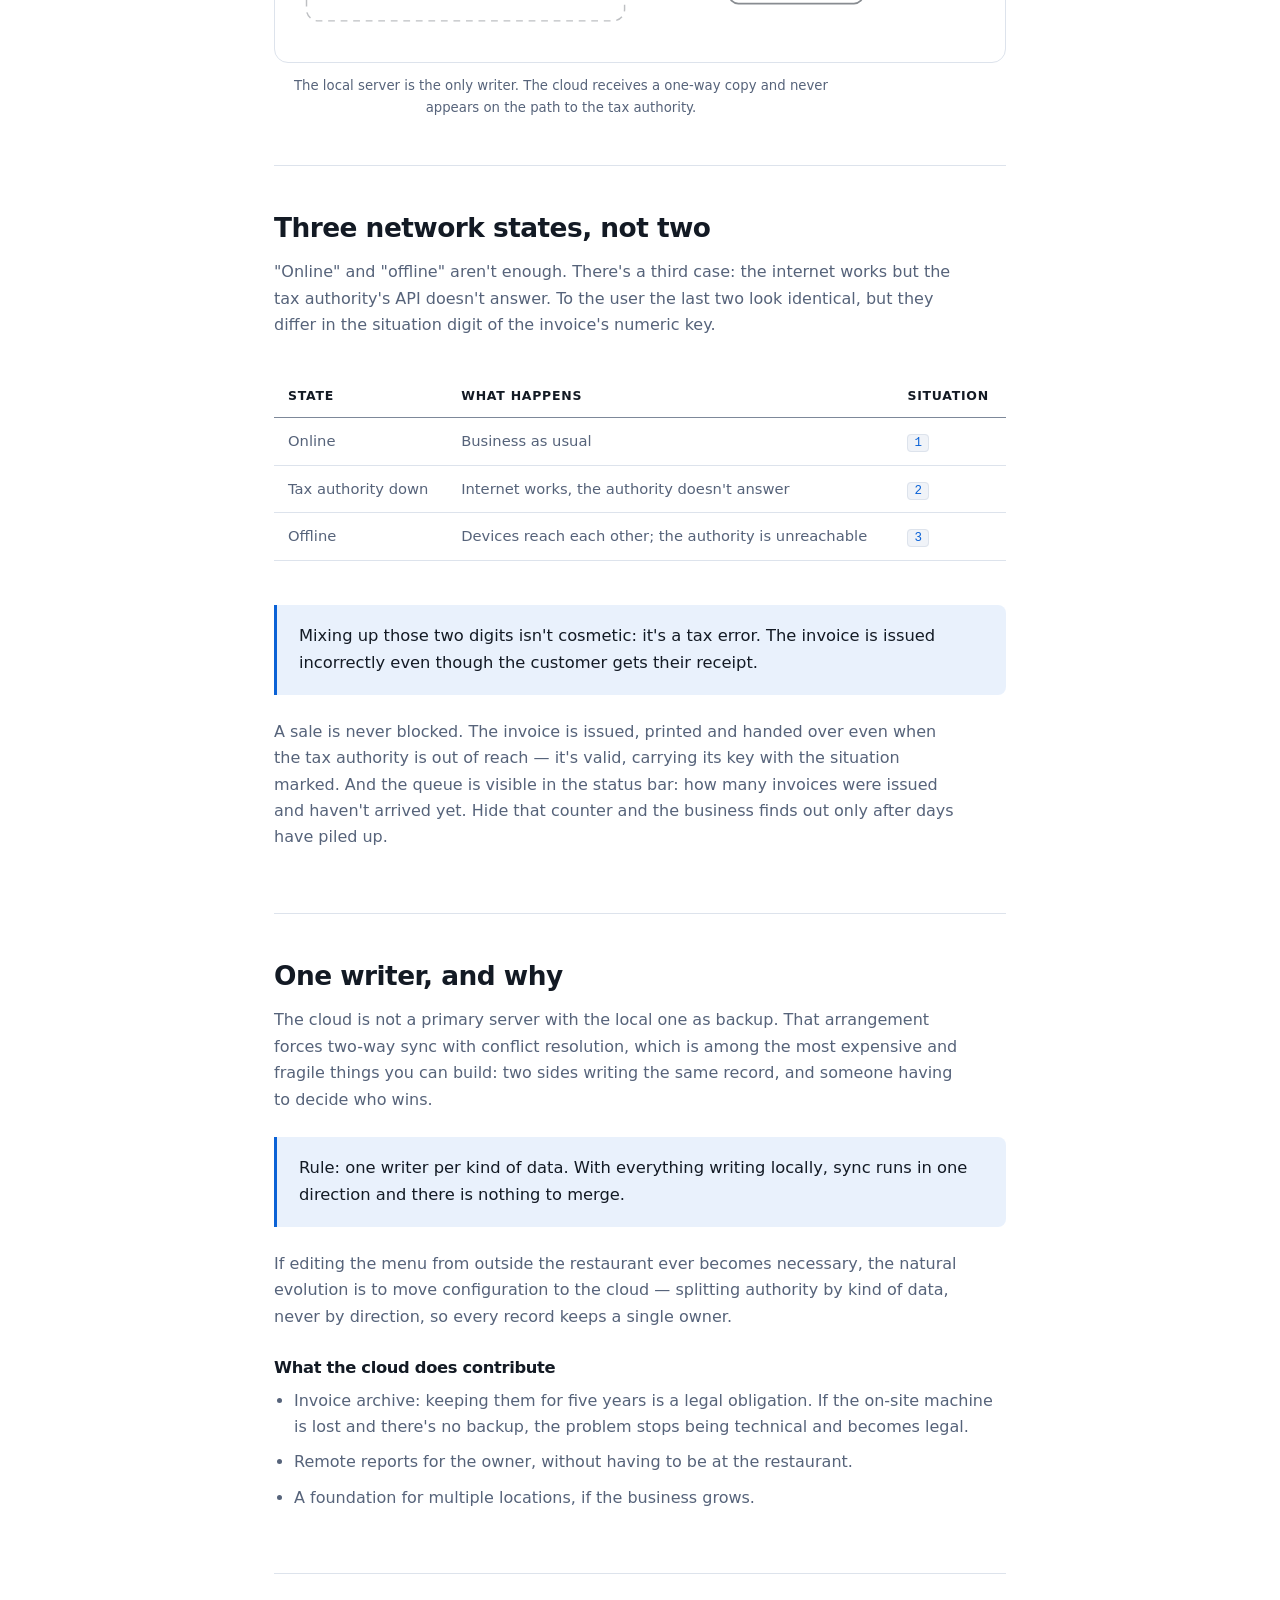
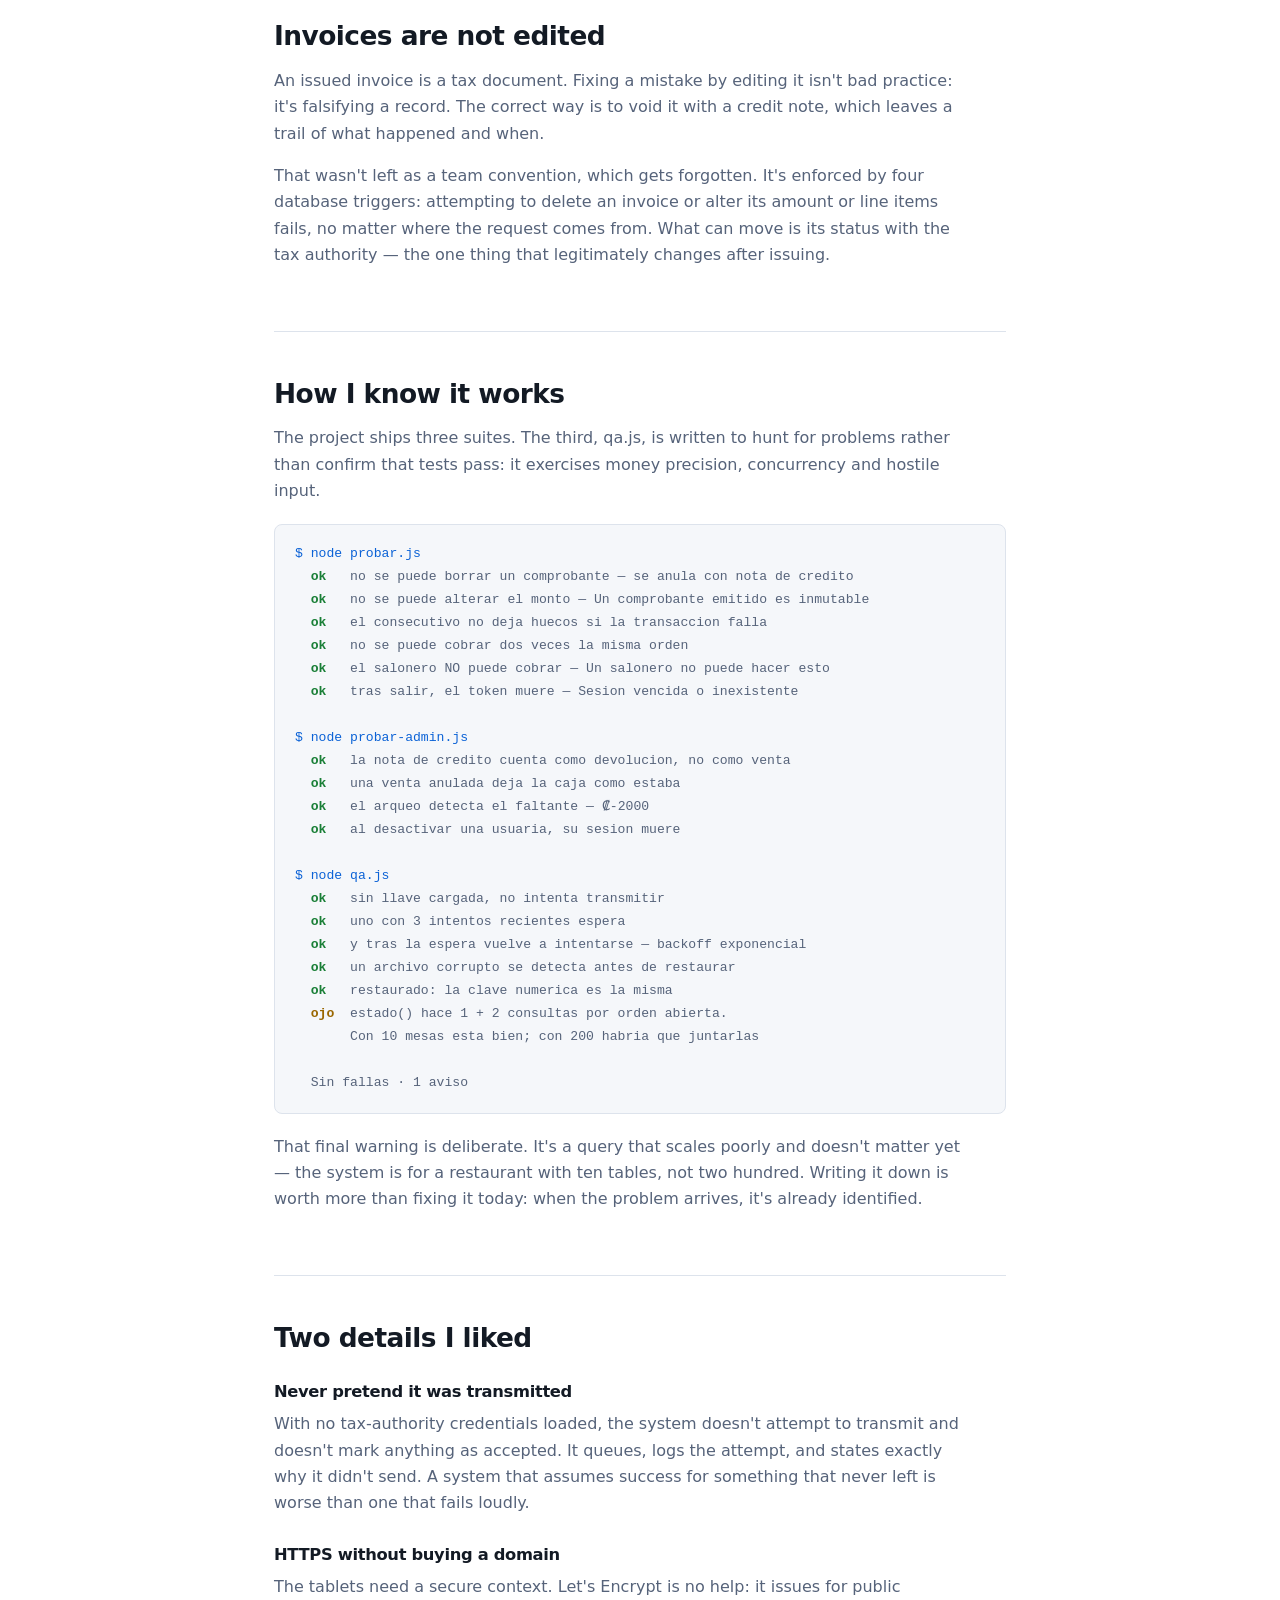
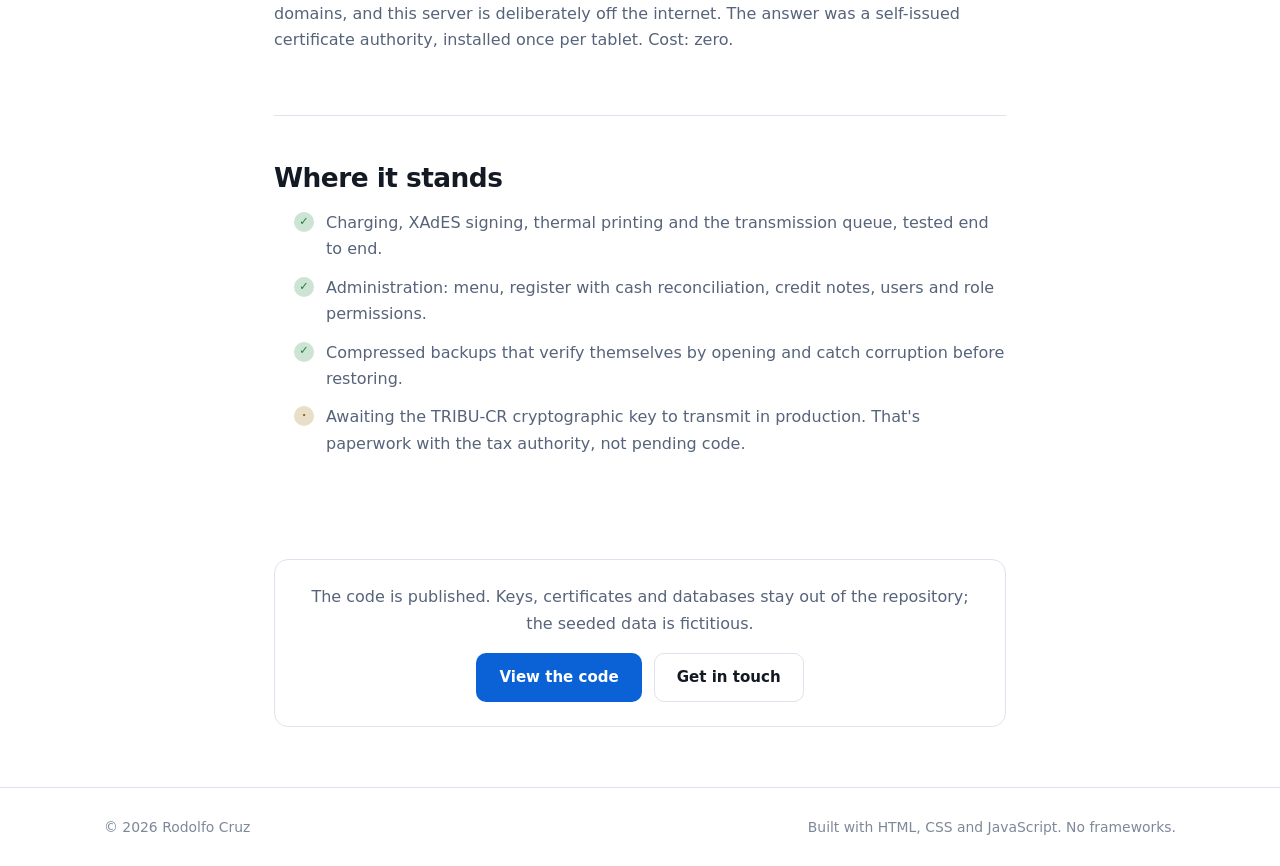
==== commit 4e00b447: "Publicar el codigo de Facturacion CR y enlazarlo El repositorio ya es publico: se agrega el enlace e" ====
--- a/proyectos/facturacion-cr.html
+++ b/proyectos/facturacion-cr.html
@@ -336,8 +336,12 @@
     </section>
 
     <div class="caso-fin">
-      <p data-i18n="c.fin.p">El código es de un cliente y no está publicado. Si querés ver más a fondo cualquier parte, escribime.</p>
-      <a class="btn btn-primary" href="mailto:rcquiros04@gmail.com" data-i18n="c.fin.cta">Escribime</a>
+      <p data-i18n="c.fin.p">El código está publicado. Las llaves, los certificados y las bases de datos quedan fuera del repositorio; los datos sembrados son ficticios.</p>
+      <div class="hero-actions" style="justify-content:center">
+        <a class="btn btn-primary" href="https://github.com/Fofiuxx/facturacion-cr"
+           target="_blank" rel="noopener" data-i18n="c.fin.cta">Ver el código</a>
+        <a class="btn btn-ghost" href="mailto:rcquiros04@gmail.com" data-i18n="c.fin.cta2">Escribime</a>
+      </div>
     </div>
   </main>
 
